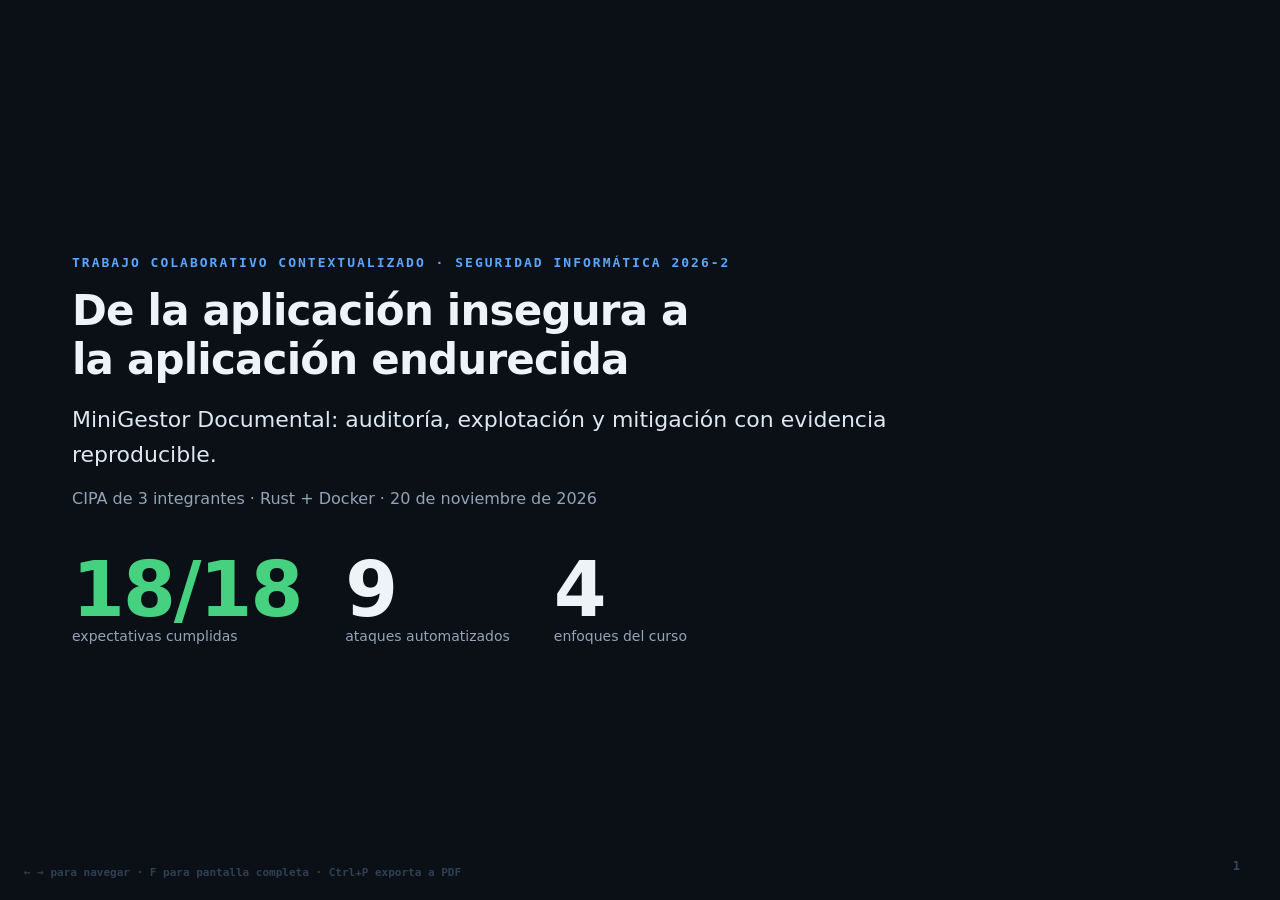
==== docs/sustentacion/slides.html @ f3390ca3 "feat(docs): informe final, sustentacion de 10 minutos y empaquetado del entregable - Informe en Mark" ====
<!doctype html>
<html lang="es">
<head>
<meta charset="utf-8">
<meta name="viewport" content="width=device-width,initial-scale=1">
<title>Sustentación · TCC Seguridad Informática 2026-2</title>
<style>
  :root {
    --bg: #0b1017;
    --panel: #121a24;
    --line: #24303e;
    --txt: #eef3f8;
    --muted: #93a4b8;
    --acc: #58a6ff;
    --bad: #ff6b60;
    --ok: #45d17f;
    --warn: #f0b429;
  }
  * { box-sizing: border-box; }
  html, body { margin: 0; height: 100%; background: var(--bg); color: var(--txt);
    font-family: ui-sans-serif, system-ui, -apple-system, "Segoe UI", Roboto, sans-serif; }
  .deck { height: 100%; display: flex; overflow-x: auto; scroll-snap-type: x mandatory; scroll-behavior: smooth; }
  .slide {
    min-width: 100%; height: 100%; scroll-snap-align: start;
    padding: 56px 72px; display: flex; flex-direction: column; justify-content: center;
    position: relative;
  }
  .slide::after {
    content: attr(data-n); position: absolute; right: 40px; bottom: 28px;
    color: #33465c; font: 700 12px/1 ui-monospace, monospace;
  }
  h1 { font-size: 42px; line-height: 1.15; margin: 0 0 18px; letter-spacing: -.8px; max-width: 22ch; }
  h2 { font-size: 34px; line-height: 1.2; margin: 0 0 26px; letter-spacing: -.6px; }
  p { font-size: 19px; line-height: 1.6; color: #c9d6e4; max-width: 62ch; margin: 0 0 14px; }
  .lead { font-size: 22px; color: #dce7f2; }
  .kicker { color: var(--acc); font: 700 13px/1 ui-monospace, monospace; letter-spacing: 2px;
    text-transform: uppercase; margin-bottom: 18px; }
  .muted { color: var(--muted); font-size: 16px; }
  ul { font-size: 19px; line-height: 1.65; color: #c9d6e4; padding-left: 22px; margin: 0; }
  li { margin-bottom: 10px; }
  li b { color: #fff; }
  code { font-family: ui-monospace, SFMono-Regular, Menlo, monospace; font-size: 0.88em;
    background: #1a2632; padding: 2px 7px; border-radius: 5px; color: #9ae6b4; }
  .grid { display: grid; gap: 16px; }
  .g2 { grid-template-columns: 1fr 1fr; }
  .g4 { grid-template-columns: repeat(4, 1fr); }
  .card { background: var(--panel); border: 1px solid var(--line); border-radius: 14px; padding: 20px 22px; }
  .card h3 { margin: 0 0 8px; font-size: 18px; }
  .card p { font-size: 15px; margin: 0; color: var(--muted); }
  .bad { color: var(--bad); } .ok { color: var(--ok); } .warn { color: var(--warn); }
  table { border-collapse: collapse; width: 100%; font-size: 15px; margin-top: 8px; }
  th, td { text-align: left; padding: 8px 12px; border-bottom: 1px solid var(--line); }
  th { color: var(--muted); font-size: 11px; text-transform: uppercase; letter-spacing: 1px; }
  td.pass { color: var(--ok); font-weight: 700; }
  .big { font-size: 76px; font-weight: 800; line-height: 1; letter-spacing: -2px; }
  .stat { display: flex; gap: 44px; margin-top: 26px; }
  .stat span { color: var(--muted); font-size: 14px; display: block; }
  figure { margin: 0; }
  figure img { width: 100%; max-height: 68vh; object-fit: contain; border-radius: 12px;
    border: 1px solid var(--line); background: #0d1117; }
  .cmd { background: #0f1620; border: 1px solid var(--line); border-left: 3px solid var(--ok);
    border-radius: 10px; padding: 14px 18px; font-family: ui-monospace, monospace; font-size: 15px;
    line-height: 1.8; color: #9ae6b4; white-space: pre-wrap; }
  .nota { border-left: 3px solid var(--warn); padding-left: 16px; color: #e8d9a8; font-size: 17px; }
  .ayuda { position: fixed; left: 24px; bottom: 22px; color: #2f4053;
    font: 600 11px/1 ui-monospace, monospace; }
  @media print {
    .deck { display: block; overflow: visible; }
    .slide { min-height: 100vh; page-break-after: always; }
    .ayuda { display: none; }
  }
</style>
</head>
<body>
<div class="deck" id="deck">

  <section class="slide" data-n="1">
    <div class="kicker">Trabajo Colaborativo Contextualizado · Seguridad Informática 2026-2</div>
    <h1>De la aplicación insegura a la aplicación endurecida</h1>
    <p class="lead">MiniGestor Documental: auditoría, explotación y mitigación con evidencia reproducible.</p>
    <p class="muted">CIPA de 3 integrantes · Rust + Docker · 20 de noviembre de 2026</p>
    <div class="stat">
      <div><div class="big ok">18/18</div><span>expectativas cumplidas</span></div>
      <div><div class="big">9</div><span>ataques automatizados</span></div>
      <div><div class="big">4</div><span>enfoques del curso</span></div>
    </div>
  </section>

  <section class="slide" data-n="2">
    <div class="kicker">El problema</div>
    <h2>Un documento ajeno a un <code>curl</code> de distancia</h2>
    <ul>
      <li><b>Gestión documental sin controles:</b> contratos, historias clínicas y nóminas en la misma base.</li>
      <li><b>Autorización en la interfaz, no en el servidor:</b> ocultar un botón no es un permiso.</li>
      <li><b>Hashes obsoletos y secretos en el código:</b> una brecha se convierte en contraseñas.</li>
      <li><b>Sin trazabilidad:</b> cuando no hay registro, el ataque es indistinguible del uso normal.</li>
    </ul>
    <p class="nota">Afirmar «acá nadie entraría» no es un control de seguridad. Lo es medirlo.</p>
  </section>

  <section class="slide" data-n="3">
    <div class="kicker">La propuesta</div>
    <h2>Un binario, dos políticas de seguridad</h2>
    <div class="grid g2">
      <div class="card" style="border-color:#5b2622">
        <h3 class="bad">MODE=vulnerable · :18080</h3>
        <p>MD5 sin sal · cookie <code>usuario:rol</code> en texto plano · SQL concatenado · salida sin escapar · sin verificación de dueño · upload con nombre del cliente · <code>/debug/config</code> expuesto</p>
      </div>
      <div class="card" style="border-color:#20573a">
        <h3 class="ok">MODE=hardened · :18443 TLS</h3>
        <p>Argon2id · sesión opaca firmada con HMAC-SHA256 · consultas parametrizadas · escape de salida + CSP · RBAC revalidado · AES-256-GCM en reposo · TOTP · auditoría</p>
      </div>
    </div>
    <p style="margin-top:22px">Mismo esquema de datos, mismas rutas, mismas pruebas: cambian <b>solo</b> las decisiones de seguridad. Las dos instancias usan bases separadas para que el «después» no herede el estado del «antes».</p>
  </section>

  <section class="slide" data-n="4">
    <div class="kicker">Diseño</div>
    <h2>Arquitectura del laboratorio</h2>
    <figure><img src="../diagramas/arquitectura.svg" alt="Arquitectura del laboratorio"></figure>
    <p class="muted">Todo publicado solo en <code>127.0.0.1</code>; la base de datos no expone ningún puerto.</p>
  </section>

  <section class="slide" data-n="5">
    <div class="kicker">Cobertura</div>
    <h2>Los cuatro enfoques del curso, en un solo sistema</h2>
    <div class="grid g4">
      <div class="card"><h3>OWASP Top 10</h3><p>A01, A02, A03, A04, A05, A07 y A09, cada uno con su defecto y su control.</p></div>
      <div class="card"><h3>Criptografía</h3><p>MD5 → Argon2id, AES-256-GCM, HMAC-SHA256, TOTP (RFC 6238), TLS 1.2/1.3.</p></div>
      <div class="card"><h3>Riesgos</h3><p>MAGERIT v3 en escala 1–5: 6 activos, 12 riesgos, salvaguardas trazadas al código.</p></div>
      <div class="card"><h3>Ataques de red</h3><p><code>tcpdump</code> en el bridge: credenciales en claro por HTTP vs cifradas por TLS.</p></div>
    </div>
  </section>

  <section class="slide" data-n="6">
    <div class="kicker">Modelado de amenazas</div>
    <h2>STRIDE sobre el flujo de datos</h2>
    <figure><img src="../diagramas/dfd-stride.svg" alt="Flujo de datos y amenazas STRIDE"></figure>
  </section>

  <section class="slide" data-n="7">
    <div class="kicker">Análisis de riesgos</div>
    <h2>Riesgo = frecuencia × degradación</h2>
    <table>
      <thead><tr><th>ID</th><th>Amenaza</th><th>F</th><th>D</th><th>R</th><th>Nivel</th><th>Salvaguarda</th></tr></thead>
      <tbody>
        <tr><td>R1</td><td>Inyección SQL</td><td>5</td><td>5</td><td>25</td><td class="bad">Crítico</td><td>Consulta parametrizada</td></tr>
        <tr><td>R2</td><td>Lectura de documentos ajenos</td><td>5</td><td>5</td><td>25</td><td class="bad">Crítico</td><td>Verificación de propiedad</td></tr>
        <tr><td>R4</td><td>Hash de contraseña débil</td><td>5</td><td>5</td><td>25</td><td class="bad">Crítico</td><td>Argon2id</td></tr>
        <tr><td>R5</td><td>Falsificación de sesión</td><td>5</td><td>5</td><td>25</td><td class="bad">Crítico</td><td>HMAC + sesión en servidor</td></tr>
        <tr><td>R10</td><td>Interceptación (MITM)</td><td>4</td><td>5</td><td>20</td><td class="bad">Crítico</td><td>TLS + HSTS + Secure</td></tr>
        <tr><td>R11</td><td>Falta de trazabilidad</td><td>4</td><td>3</td><td>12</td><td class="warn">Alto</td><td>audit_log</td></tr>
      </tbody>
    </table>
    <p class="muted" style="margin-top:16px">El mapa de calor completo (5×5) se explora en el panel interactivo.</p>
  </section>

  <section class="slide" data-n="8">
    <div class="kicker">Método</div>
    <h2>La suite de ataques es la especificación</h2>
    <div class="cmd">attacks/NN-ataque.sh &lt;url&gt; &lt;vulnerable|hardened&gt;
  exit 0  → el ataque funcionó    (el defecto está presente)
  exit 1  → el ataque fue bloqueado (la mitigación funciona)
  exit 2  → la prueba no pudo ejecutarse</div>
    <p style="margin-top:22px">Nueve ataques × dos modos = <b>18 expectativas</b>. Si una falla, el informe no puede afirmar que la mitigación sirve. El resultado se consolida en <code>evidence/results.json</code> y el panel lo muestra sin intervención manual.</p>
  </section>

  <section class="slide" data-n="9">
    <div class="kicker">Resultados</div>
    <h2>18 de 18: rojo en v1, verde en v2</h2>
    <table>
      <thead><tr><th>Ataque</th><th>OWASP</th><th>Vulnerable</th><th>Endurecido</th></tr></thead>
      <tbody>
        <tr><td>SQL injection en la búsqueda</td><td>A03</td><td class="bad">Éxito</td><td class="pass">Bloqueado</td></tr>
        <tr><td>XSS almacenado</td><td>A03</td><td class="bad">Éxito</td><td class="pass">Bloqueado</td></tr>
        <tr><td>IDOR en /docs/{id}</td><td>A01</td><td class="bad">Éxito</td><td class="pass">Bloqueado</td></tr>
        <tr><td>Fuerza bruta en /login</td><td>A07</td><td class="bad">Éxito</td><td class="pass">Bloqueado</td></tr>
        <tr><td>Falsificación de cookie</td><td>A01</td><td class="bad">Éxito</td><td class="pass">Bloqueado</td></tr>
        <tr><td>Hashes débiles</td><td>A02</td><td class="bad">Éxito</td><td class="pass">Bloqueado</td></tr>
        <tr><td>Path traversal en la carga</td><td>A04</td><td class="bad">Éxito</td><td class="pass">Bloqueado</td></tr>
        <tr><td>Cabeceras ausentes</td><td>A05</td><td class="bad">Éxito</td><td class="pass">Bloqueado</td></tr>
        <tr><td>Credenciales en claro</td><td>A02</td><td class="bad">Éxito</td><td class="pass">Bloqueado</td></tr>
      </tbody>
    </table>
  </section>

  <section class="slide" data-n="10">
    <div class="kicker">Demostración en vivo</div>
    <h2>Tres minutos, dos terminales y un panel</h2>
    <div class="cmd">bash attacks/03-idor.sh http://127.0.0.1:18080 vulnerable   → exit 0
bash attacks/03-idor.sh https://127.0.0.1:18443 hardened     → exit 1</div>
    <div class="grid g2" style="margin-top:22px">
      <div class="card"><h3>La cookie es el permiso</h3><p><code>Cookie: sid=alice:admin</code> abre el panel administrativo en v1 y falla en v2.</p></div>
      <div class="card"><h3>El hash es el eslabón débil</h3><p>Tres contraseñas MD5 recuperadas en menos de un segundo; Argon2id no cede al diccionario.</p></div>
    </div>
    <p class="muted" style="margin-top:18px">Respaldo: video grabado de la demo, por si falla la red o el proyector.</p>
  </section>

  <section class="slide" data-n="11">
    <div class="kicker">Hallazgos</div>
    <h2>Lo que más enseñó el trabajo</h2>
    <ul>
      <li><b>El defecto más grave no fue criptográfico:</b> fue de diseño de autorización. AES-256-GCM con control de acceso ausente sigue entregando documentos ajenos, solo que cifrados en disco.</li>
      <li><b>La suite encontró dos errores en la propia suite</b> (16/18 en la primera corrida): una sentencia SQL en varias líneas y el carácter <code>&lt;</code> que <code>curl -F</code> interpreta como «leer archivo». Corregirlos llevó a 18/18.</li>
      <li><b>La captura de tráfico convierte una sospecha en prueba:</b> la contraseña se lee en el <code>.pcap</code> por HTTP y no existe en claro sobre TLS.</li>
    </ul>
  </section>

  <section class="slide" data-n="12">
    <div class="kicker">Conclusiones</div>
    <h2>Se puede demostrar, no solo afirmar</h2>
    <ul>
      <li>El endurecimiento se prueba con evidencia reproducible: un comando regenera las 18 ejecuciones.</li>
      <li>Los cuatro enfoques del curso forman una cadena: <b>priorizar → verificar → corregir → detectar</b>.</li>
      <li>La doble versión sobre un mismo código es el mejor recurso didáctico: defecto, mitigación y prueba en el mismo archivo.</li>
      <li>Riesgo residual asumido: contraseñas débiles (se mitiga con política y 2FA) y auditoría local sin SIEM.</li>
    </ul>
  </section>

  <section class="slide" data-n="13">
    <div class="kicker">Cierre</div>
    <h2>Distribución de roles y preguntas</h2>
    <div class="grid g4">
      <div class="card"><h3>Integrante 1</h3><p>Líder y riesgos: MAGERIT, arquitectura, STRIDE, informe.</p></div>
      <div class="card"><h3>Integrante 2</h3><p>Desarrollo: aplicación Rust, criptografía, sesiones, TOTP.</p></div>
      <div class="card"><h3>Integrante 3</h3><p>Pentesting: suite de ataques, capturas, panel, sustentación.</p></div>
      <div class="card"><h3>Repositorio</h3><p><code>docker compose up</code> levanta todo el laboratorio; <code>bash attacks/run-all.sh</code> regenera la evidencia.</p></div>
    </div>
    <p class="nota" style="margin-top:24px">Gracias. ¿Preguntas?</p>
  </section>

</div>
<div class="ayuda">← → para navegar · F para pantalla completa · Ctrl+P exporta a PDF</div>

<script>
  const deck = document.getElementById('deck');
  const total = deck.querySelectorAll('.slide').length;
  let actual = 0;

  function ir(i) {
    actual = Math.max(0, Math.min(total - 1, i));
    deck.scrollTo({ left: actual * deck.clientWidth, behavior: 'smooth' });
  }

  document.addEventListener('keydown', (evento) => {
    if (['ArrowRight', 'PageDown', ' '].includes(evento.key)) { evento.preventDefault(); ir(actual + 1); }
    if (['ArrowLeft', 'PageUp'].includes(evento.key)) { evento.preventDefault(); ir(actual - 1); }
    if (evento.key === 'Home') ir(0);
    if (evento.key === 'End') ir(total - 1);
    if (evento.key.toLowerCase() === 'f') {
      document.fullscreenElement ? document.exitFullscreen() : document.documentElement.requestFullscreen();
    }
  });

  document.addEventListener('fullscreenchange', () => ir(actual));
  window.addEventListener('resize', () => ir(actual));
</script>
</body>
</html>
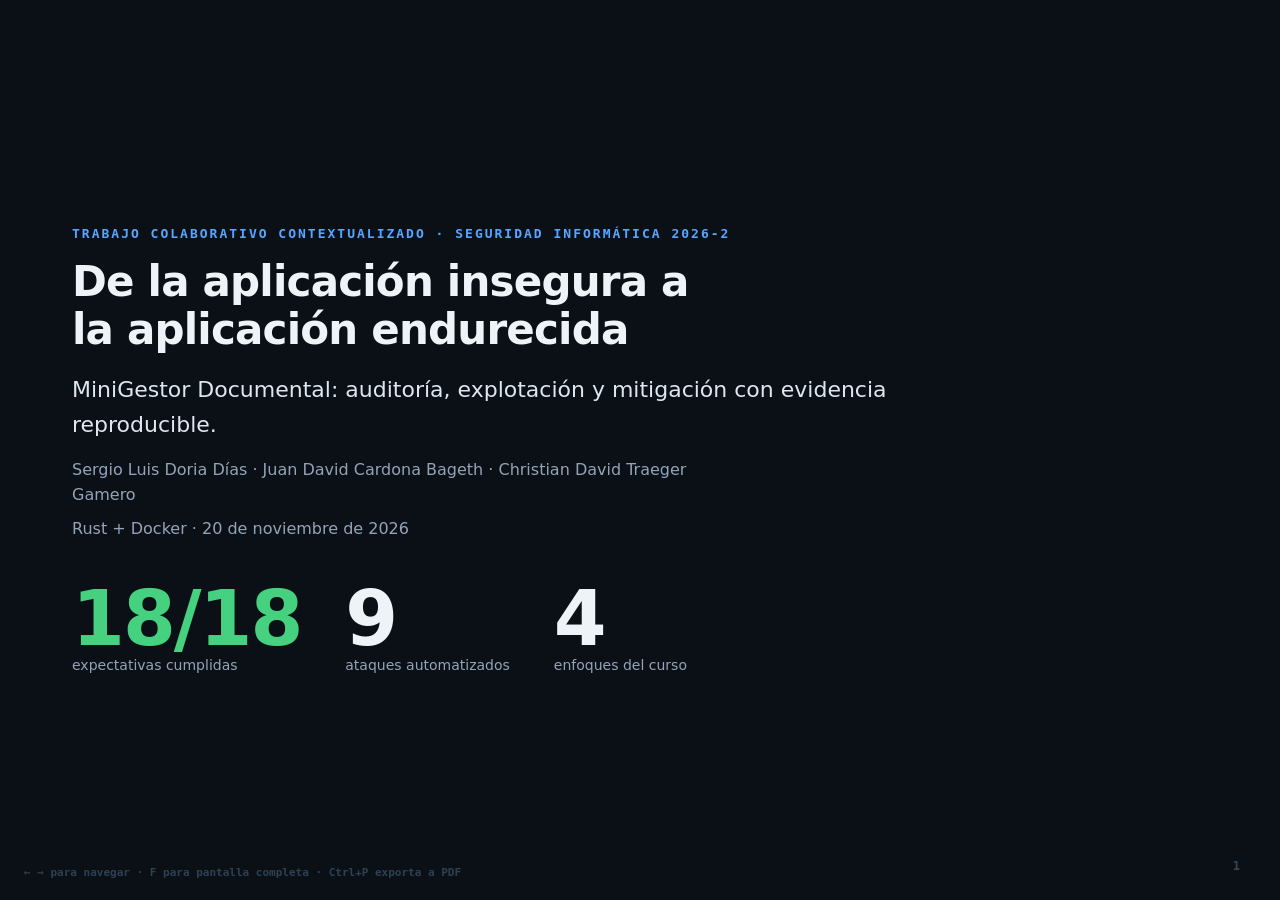
==== commit 414b49a3: "docs: diagramas regenerados por script con verificador geometrico y nombres reales - generar_diagram" ====
--- a/docs/sustentacion/slides.html
+++ b/docs/sustentacion/slides.html
@@ -78,7 +78,8 @@
     <div class="kicker">Trabajo Colaborativo Contextualizado · Seguridad Informática 2026-2</div>
     <h1>De la aplicación insegura a la aplicación endurecida</h1>
     <p class="lead">MiniGestor Documental: auditoría, explotación y mitigación con evidencia reproducible.</p>
-    <p class="muted">CIPA de 3 integrantes · Rust + Docker · 20 de noviembre de 2026</p>
+    <p class="muted">Sergio Luis Doria Días · Juan David Cardona Bageth · Christian David Traeger Gamero</p>
+    <p class="muted" style="margin-top:-6px">Rust + Docker · 20 de noviembre de 2026</p>
     <div class="stat">
       <div><div class="big ok">18/18</div><span>expectativas cumplidas</span></div>
       <div><div class="big">9</div><span>ataques automatizados</span></div>
@@ -221,9 +222,9 @@
     <div class="kicker">Cierre</div>
     <h2>Distribución de roles y preguntas</h2>
     <div class="grid g4">
-      <div class="card"><h3>Integrante 1</h3><p>Líder y riesgos: MAGERIT, arquitectura, STRIDE, informe.</p></div>
-      <div class="card"><h3>Integrante 2</h3><p>Desarrollo: aplicación Rust, criptografía, sesiones, TOTP.</p></div>
-      <div class="card"><h3>Integrante 3</h3><p>Pentesting: suite de ataques, capturas, panel, sustentación.</p></div>
+      <div class="card"><h3>Sergio Doria</h3><p>Líder y riesgos: MAGERIT, arquitectura, STRIDE, informe.</p></div>
+      <div class="card"><h3>Juan David Cardona</h3><p>Desarrollo: aplicación Rust, criptografía, sesiones, TOTP.</p></div>
+      <div class="card"><h3>Christian Traeger</h3><p>Pentesting: suite de ataques, capturas, panel, sustentación.</p></div>
       <div class="card"><h3>Repositorio</h3><p><code>docker compose up</code> levanta todo el laboratorio; <code>bash attacks/run-all.sh</code> regenera la evidencia.</p></div>
     </div>
     <p class="nota" style="margin-top:24px">Gracias. ¿Preguntas?</p>
